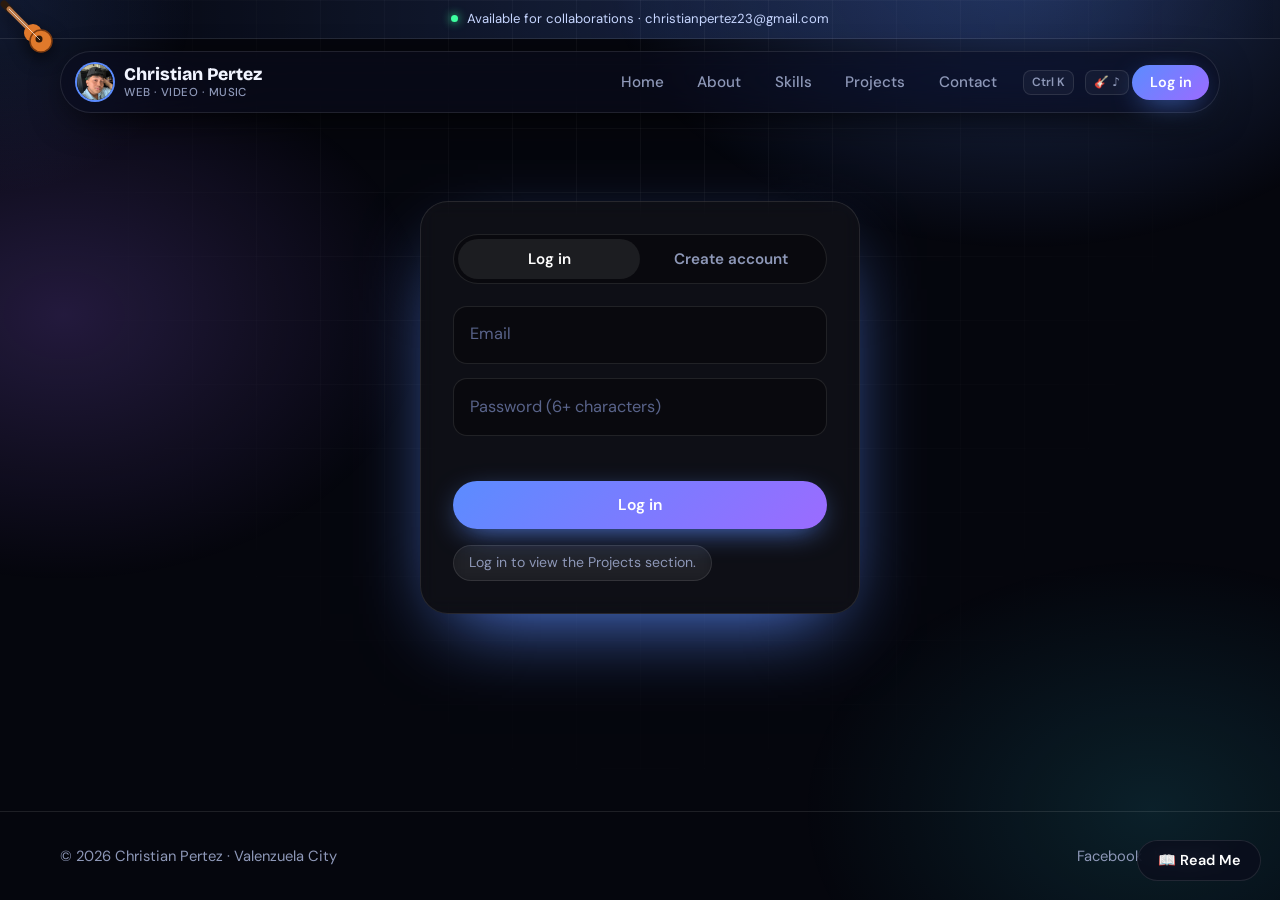
==== project3.html @ fdfbb733 "Add files via upload first upload" ====
<!DOCTYPE html>
<html lang="en">
<head>
<meta charset="UTF-8">
<meta name="viewport" content="width=device-width,initial-scale=1">
<title>Project 3 · Christian Pertez</title>
<link href="https://fonts.googleapis.com/css2?family=Bricolage+Grotesque:wght@600;800&family=DM+Sans:wght@400;500;700&display=swap" rel="stylesheet">
<link rel="stylesheet" href="css/style.css">
</head>
<body data-protected>
<div id="site-nav"></div>
<main class="wrap">
<section class="showcase">
<div class="media"><video controls poster="image/boss.png"><source src="video/coco.mp4" type="video/mp4"></video></div>
<div class="info"><p>A video presentation that demonstrates storytelling and visual communication.</p><h1>Film Projects</h1><p>It focuses on layout design, responsiveness and proper media placement within a page.</p></div>
</section>
<div class="pnav"><a class="btn ghost" href="project2.html">← Previous</a><a class="btn" href="project4.html">Next</a></div>
</main>
<div id="site-foot"></div>
<script src="js/app.js"></script>
</body>
</html>
---- css/style.css ----
/* Christian Pertez — modern single stylesheet. Colors: :root */
:root{--bg:#05060d;--bg2:#0a0d1c;--panel:rgba(255,255,255,.04);--panel2:rgba(255,255,255,.08);--line:rgba(255,255,255,.1);
--blue:#5b8cff;--violet:#9b6bff;--cyan:#36e0ff;--ice:#c7d6ff;--text:#f1f4ff;--mute:#8e98b8;--r:20px;
--grad:linear-gradient(120deg,var(--cyan),var(--blue) 45%,var(--violet));
--head:'Bricolage Grotesque',system-ui,sans-serif;--body:'DM Sans',system-ui,sans-serif}
*{box-sizing:border-box;margin:0}
html{scroll-behavior:smooth}
body{font:400 1.02rem/1.65 var(--body);color:var(--text);min-height:100vh;display:flex;flex-direction:column;background:var(--bg);overflow-x:hidden}
body:not(.ok){visibility:hidden}
body::before{content:"";position:fixed;inset:0;z-index:-2;background:
radial-gradient(600px 420px at 80% -5%,rgba(91,140,255,.32),transparent 70%),
radial-gradient(520px 380px at 5% 35%,rgba(155,107,255,.2),transparent 70%),
radial-gradient(500px 360px at 90% 90%,rgba(54,224,255,.12),transparent 70%)}
body::after{content:"";position:fixed;inset:0;z-index:-1;opacity:.5;pointer-events:none;
background-image:linear-gradient(var(--line) 1px,transparent 1px),linear-gradient(90deg,var(--line) 1px,transparent 1px);background-size:64px 64px;
-webkit-mask-image:radial-gradient(ellipse at 50% 0,#000 0,transparent 70%);mask-image:radial-gradient(ellipse at 50% 0,#000 0,transparent 70%)}
#glow{position:fixed;width:420px;height:420px;border-radius:50%;pointer-events:none;z-index:-1;left:0;top:0;
background:radial-gradient(circle,rgba(91,140,255,.16),transparent 65%);transform:translate(-50%,-50%);transition:opacity .3s}
#prog{position:fixed;top:0;left:0;height:3px;width:0;background:var(--grad);z-index:200}
main{flex:1;padding-block:2.5rem 4rem}
.wrap{width:min(1160px,100% - 2.4rem);margin-inline:auto}
img,video{max-width:100%;display:block}
a{color:inherit;text-decoration:none}
:focus-visible{outline:2px solid var(--cyan);outline-offset:3px;border-radius:8px}
h1,h2,h3{font-family:var(--head);line-height:1.05;letter-spacing:-.03em}
h1{font-size:clamp(3rem,9vw,6rem);font-weight:800;background:linear-gradient(180deg,#fff,#9fb2ff);-webkit-background-clip:text;background-clip:text;color:transparent}
h2.t{font-size:clamp(2rem,4.5vw,3rem);font-weight:800;margin-bottom:.5rem}
h3{font-size:1.25rem;font-weight:600;margin-bottom:.4rem}
.sub{color:var(--mute);margin-bottom:2rem;max-width:60ch}
p{max-width:68ch}
.gt{background:var(--grad);-webkit-background-clip:text;background-clip:text;color:transparent}

/* floating glass nav */
.nav{position:sticky;top:.8rem;z-index:50;margin-top:.8rem}
.nav-bar {
    display: flex;
    align-items: center;
    justify-content: space-between;
    gap: 1rem;
    min-height: 62px;
    padding: .4rem .6rem .4rem 1rem;
    background: rgba(10,13,28,.6);
    backdrop-filter: blur(18px) saturate(160%);
    border: 1px solid var(--line);
    border-radius: 999px;
    box-shadow: 0 10px 40px -12px #000;
}
.brand{display:flex;align-items:center;gap:.7rem;font:800 1.1rem var(--head)}
.brand img{width:36px;height:36px;border-radius:50%;object-fit:cover;box-shadow:0 0 0 2px var(--blue)}
#menu{display:flex;align-items:center;gap:.2rem}
#menu>a:not(.btn){padding:.5rem .95rem;border-radius:999px;color:var(--mute);font-weight:500;font-size:.95rem;transition:.2s}
#menu>a:not(.btn):hover{color:var(--text);background:var(--panel2)}
#menu>a.on{color:#fff;background:var(--panel2)}
.kbd{font:600 .75rem var(--body);color:var(--mute);border:1px solid var(--line);border-radius:8px;padding:.2rem .5rem;background:var(--panel);cursor:pointer;margin-left:.5rem}
.who{color:var(--ice);font-size:.9rem;margin:0 .4rem 0 .8rem}
#menu .btn{padding:.55rem 1.1rem;font-size:.9rem}
.burger{display:none;background:none;border:1px solid var(--line);color:var(--text);font-size:1.2rem;border-radius:999px;padding:.3rem .7rem;cursor:pointer}

/* buttons & forms */
.btn,form button{display:inline-block;cursor:pointer;border:0;font:600 .98rem var(--body);color:#fff;background:linear-gradient(135deg,var(--blue),var(--violet));
padding:.85rem 1.6rem;border-radius:999px;transition:transform .2s,box-shadow .2s;box-shadow:0 8px 30px -10px var(--blue)}
.btn:hover,form button:hover{transform:translateY(-2px) scale(1.02);box-shadow:0 14px 36px -10px var(--violet)}
.btn.ghost{background:var(--panel);border:1px solid var(--line);box-shadow:none;backdrop-filter:blur(8px)}
.btn.ghost:hover{border-color:var(--blue);background:var(--panel2)}
.row{display:flex;flex-wrap:wrap;gap:.8rem;align-items:center}
input,textarea{width:100%;font:inherit;color:var(--text);background:rgba(0,0,0,.35);border:1px solid var(--line);border-radius:14px;padding:.9rem 1rem;margin-bottom:.9rem;transition:.2s}
input:focus,textarea:focus{outline:0;border-color:var(--blue);box-shadow:0 0 0 4px rgba(91,140,255,.18)}
input::placeholder,textarea::placeholder{color:#59638a}
input[hidden]{display:none}
.err{color:#ff8a9a;min-height:1.4rem;margin-bottom:.5rem;font-size:.92rem}
.chip{display:inline-flex;align-items:center;gap:.5rem;color:var(--ice);background:var(--panel);border:1px solid var(--line);padding:.35rem .95rem;border-radius:999px;font-size:.88rem;margin-bottom:1.1rem;backdrop-filter:blur(8px)}
.chip i{width:8px;height:8px;border-radius:50%;background:#3dffa0;box-shadow:0 0 10px #3dffa0;animation:pl 2s infinite}
@keyframes pl{50%{opacity:.35}}

/* hero */
.hero{display:grid;grid-template-columns:1.15fr .85fr;gap:3.5rem;align-items:center;padding-block:2.5rem}
.role{font:600 clamp(1.2rem,3vw,1.7rem) var(--head);color:var(--cyan);min-height:2.2rem;margin:.8rem 0 1rem}
.role::after{content:"";display:inline-block;width:2px;height:1.1em;background:var(--cyan);margin-left:4px;vertical-align:-.15em;animation:bl 1s steps(2) infinite}
@keyframes bl{50%{opacity:0}}
.lead{color:var(--mute);font-size:1.12rem;margin-bottom:1.8rem}
.photo{position:relative;border-radius:28px;overflow:hidden;border:1px solid var(--line);aspect-ratio:4/5;box-shadow:0 30px 80px -30px var(--blue),0 0 0 8px var(--panel)}
.photo img{width:100%;height:100%;object-fit:cover;transition:transform .8s}
.photo:hover img{transform:scale(1.05)}
.float{position:absolute;left:1rem;bottom:1rem;padding:.6rem 1rem;border-radius:14px;background:rgba(10,13,28,.7);backdrop-filter:blur(14px);border:1px solid var(--line);font-size:.85rem}

/* marquee + stats */
.marq{overflow:hidden;border-block:1px solid var(--line);padding:1rem 0;margin-top:2rem;-webkit-mask-image:linear-gradient(90deg,transparent,#000 12%,#000 88%,transparent);mask-image:linear-gradient(90deg,transparent,#000 12%,#000 88%,transparent)}
.marq div{display:flex;gap:3rem;width:max-content;animation:mq 28s linear infinite;font:700 1.3rem var(--head);color:var(--mute);white-space:nowrap}
@keyframes mq{to{transform:translateX(-50%)}}
.stats{display:grid;grid-template-columns:repeat(auto-fit,minmax(150px,1fr));gap:1rem;margin-top:2rem}
.stats b{display:block;font:800 2.6rem var(--head);background:var(--grad);-webkit-background-clip:text;background-clip:text;color:transparent}
.stats span{color:var(--mute);font-size:.9rem}

/* sections, bento, cards */
.blk{margin-top:5.5rem}
.split{display:grid;grid-template-columns:1.2fr .8fr;gap:3rem;align-items:start}
.split p+p{margin-top:1rem}
.grid{display:grid;grid-template-columns:repeat(auto-fit,minmax(250px,1fr));gap:1.1rem}
.bento{display:grid;grid-template-columns:repeat(4,1fr);gap:1.1rem}
.bento .card:nth-child(1){grid-column:span 2;grid-row:span 2;min-height:300px}
.bento .card:nth-child(4){grid-column:span 2}
.card{position:relative;overflow:hidden;background:var(--panel);border:1px solid var(--line);border-radius:var(--r);padding:1.7rem;transition:transform .3s,border-color .3s;display:block;backdrop-filter:blur(10px)}
.card::before{content:"";position:absolute;inset:0;opacity:0;transition:opacity .3s;pointer-events:none;background:radial-gradient(360px circle at var(--x,50%) var(--y,50%),rgba(91,140,255,.2),transparent 60%)}
.card:hover::before{opacity:1}
a.card:hover,.grid .card:hover{border-color:rgba(91,140,255,.6);transform:translateY(-5px)}
.card h3{position:relative}.card p{color:var(--mute);margin-bottom:1rem;position:relative}
.card .ar{position:absolute;right:1.4rem;top:1.4rem;color:var(--mute);transition:.3s}
a.card:hover .ar{color:#fff;transform:translate(3px,-3px)}
.band{display:flex;flex-wrap:wrap;align-items:center;justify-content:space-between;gap:1.5rem;padding:2.6rem;border-radius:28px;border:1px solid var(--line);
background:radial-gradient(500px 200px at 0 0,rgba(91,140,255,.35),transparent),radial-gradient(500px 200px at 100% 100%,rgba(155,107,255,.3),transparent),var(--bg2)}
.band h2{font-size:1.9rem;margin-bottom:.2rem}.band p{color:var(--ice);margin:0}
.band .btn{background:#fff;color:#0a0d1c;box-shadow:none}

/* skills */
.bars{display:grid;gap:1.3rem;max-width:760px}
.sk{display:flex;justify-content:space-between;margin-bottom:.45rem;font-weight:500}
.bar{height:10px;background:var(--panel);border-radius:99px;overflow:hidden;border:1px solid var(--line)}
.bar i{display:block;height:100%;width:0;background:var(--grad);border-radius:99px;transition:width 1.2s cubic-bezier(.2,.7,.2,1)}

/* auth */
.auth{max-width:440px;margin:3rem auto;padding:2rem;border-radius:28px;box-shadow:0 30px 80px -30px var(--blue)}
.tabs{display:grid;grid-template-columns:1fr 1fr;background:rgba(0,0,0,.35);border-radius:999px;padding:4px;margin-bottom:1.4rem;border:1px solid var(--line)}
.tabs button{background:none;border:0;color:var(--mute);font:600 .95rem var(--body);padding:.6rem;border-radius:999px;cursor:pointer}
.tabs button.on{background:var(--panel2);color:#fff}
.auth form button{width:100%}

/* project pages */
.showcase{display:grid;gap:2rem}
.media{border-radius:var(--r);overflow:hidden;border:1px solid var(--line);background:var(--bg2)}
.media img{transition:transform .6s}.media:hover img{transform:scale(1.03)}
.videos{display:grid;grid-template-columns:repeat(auto-fit,minmax(320px,1fr));gap:1.2rem}
.gallery{display:grid;grid-template-columns:repeat(auto-fill,minmax(240px,1fr));gap:1rem}
.gallery img{width:100%;aspect-ratio:1;object-fit:cover;border-radius:16px;border:1px solid var(--line);cursor:zoom-in;transition:.3s}
.gallery img:hover{border-color:var(--blue);transform:scale(1.03) rotate(-.5deg)}
.info{display:grid;grid-template-columns:1fr auto 1fr;gap:2rem;align-items:center;padding:1.8rem;border:1px solid var(--line);border-radius:var(--r);background:var(--panel);backdrop-filter:blur(10px)}
.info h1{font-size:clamp(1.8rem,4vw,2.6rem);text-align:center}
.info p:last-child{text-align:right;margin-left:auto}
.pnav{display:flex;justify-content:space-between;margin-top:2rem}

/* modal, palette, toast, readme */
.modal{position:fixed;inset:0;z-index:100;display:none;place-items:center;background:rgba(3,4,10,.8);backdrop-filter:blur(10px);padding:1.5rem;overflow:auto}
.modal.open{display:grid;animation:fi .25s}
@keyframes fi{from{opacity:0}}
.modal>img,.modal>video{max-height:88vh;max-width:min(1000px,100%);border-radius:var(--r)}
.modal .x{position:fixed;top:1rem;right:1.4rem;font-size:2.2rem;background:none;border:0;color:#fff;cursor:pointer;z-index:2}
.guide{width:min(720px,100%);background:#0a0d1c;border:1px solid var(--line);border-radius:24px;padding:1.8rem;max-height:86vh;overflow:auto}
.gt-tabs{display:flex;gap:.4rem;margin:1rem 0;flex-wrap:wrap}
.gt-tabs button{background:var(--panel);border:1px solid var(--line);color:var(--mute);border-radius:999px;padding:.45rem 1rem;font:600 .9rem var(--body);cursor:pointer}
.gt-tabs button.on{background:var(--grad);color:#fff;border-color:transparent}
.guide ol{padding-left:0;list-style:none;counter-reset:s}
.guide li{counter-increment:s;position:relative;padding:.2rem 0 .9rem 2.6rem;color:var(--ice)}
.guide li::before{content:counter(s);position:absolute;left:0;top:.1rem;width:1.8rem;height:1.8rem;border-radius:50%;background:var(--panel2);display:grid;place-items:center;font:700 .85rem var(--head)}
.guide code{background:rgba(255,255,255,.08);padding:.1rem .45rem;border-radius:6px;font-size:.88em;color:var(--cyan)}
.guide .note{border-left:3px solid var(--violet);padding:.5rem 1rem;background:var(--panel);border-radius:0 12px 12px 0;color:var(--mute);font-size:.92rem;margin-top:.5rem}
.pal{width:min(560px,100%);background:#0a0d1c;border:1px solid var(--line);border-radius:20px;overflow:hidden;align-self:start;margin-top:12vh}
.pal input{border:0;border-bottom:1px solid var(--line);border-radius:0;margin:0;padding:1.1rem 1.3rem;background:none}
.pal a{display:flex;justify-content:space-between;padding:.8rem 1.3rem;color:var(--mute);cursor:pointer}
.pal a.on,.pal a:hover{background:var(--panel2);color:#fff}
#rm{position:fixed;right:1.2rem;bottom:1.2rem;z-index:60;padding:.65rem 1.2rem;font-size:.9rem;background:rgba(10,13,28,.8)}
#toast{position:fixed;left:50%;bottom:1.6rem;transform:translate(-50%,120px);z-index:300;background:#fff;color:#0a0d1c;padding:.7rem 1.3rem;border-radius:999px;font-weight:600;transition:transform .4s cubic-bezier(.2,.8,.2,1)}
#toast.show{transform:translate(-50%,0)}
.rv{opacity:0;transform:translateY(28px);transition:opacity .8s,transform .8s cubic-bezier(.2,.7,.2,1)}
.rv.in{opacity:1;transform:none}

footer{border-top:1px solid var(--line);padding-block:2rem;color:var(--mute);font-size:.92rem}
footer .wrap{display:flex;flex-wrap:wrap;justify-content:space-between;gap:1rem}
footer a:hover{color:var(--cyan)}

@media(max-width:860px){
.burger{display:block}.kbd{display:none}
#menu{display:none;position:absolute;top:70px;left:0;right:0;flex-direction:column;align-items:stretch;background:rgba(10,13,28,.96);border:1px solid var(--line);border-radius:24px;padding:1rem}
#menu.open{display:flex}#menu>a:not(.btn){border-radius:12px}
.who{margin:.6rem 0}#menu .btn{margin-top:.4rem;text-align:center}
.hero,.split{grid-template-columns:1fr;gap:2.2rem}.photo{max-width:340px}
.bento{grid-template-columns:1fr 1fr}.bento .card:nth-child(n){grid-column:auto;grid-row:auto;min-height:0}
.info{grid-template-columns:1fr;text-align:center}.info p:last-child{text-align:center;margin:0}}
@media(max-width:520px){.bento{grid-template-columns:1fr}}
@media(prefers-reduced-motion:reduce){*{transition:none!important;animation:none!important}.rv{opacity:1;transform:none}}

/* ===== v3: header, page sections, guitar cursor ===== */
.strip{display:flex;justify-content:center;align-items:center;gap:.6rem;padding:.5rem 1rem;font-size:.82rem;color:var(--ice);background:linear-gradient(90deg,transparent,rgba(91,140,255,.18),transparent);border-bottom:1px solid var(--line)}
.strip i{width:7px;height:7px;border-radius:50%;background:#3dffa0;box-shadow:0 0 10px #3dffa0;animation:pl 2s infinite}
.brand span{display:flex;flex-direction:column;line-height:1.15}
.brand small{font:500 .72rem var(--body);color:var(--mute);letter-spacing:.04em}
#menu>a:not(.btn){position:relative}
#menu>a.on::after{content:"";position:absolute;left:30%;right:30%;bottom:3px;height:2px;border-radius:2px;background:var(--grad)}
button.kbd{font-family:var(--body)}button.kbd:hover{color:#fff;border-color:var(--blue)}
.who{display:flex;align-items:center;gap:.5rem;margin:0 .3rem 0 .6rem}
.who b{width:30px;height:30px;border-radius:50%;display:grid;place-items:center;background:var(--grad);color:#fff;font:700 .85rem var(--head)}
.eyebrow{display:inline-block;font:700 .78rem var(--body);letter-spacing:.16em;text-transform:uppercase;color:var(--cyan);margin-bottom:.8rem}
.ic{display:grid;place-items:center;width:46px;height:46px;border-radius:14px;background:var(--panel2);border:1px solid var(--line);font-size:1.4rem;margin-bottom:1rem;position:relative}
.tl{position:relative;display:grid;gap:1.2rem;margin-top:1.5rem;padding-left:2rem;max-width:760px}
.tl::before{content:"";position:absolute;left:7px;top:6px;bottom:6px;width:2px;background:linear-gradient(var(--cyan),var(--violet),transparent)}
.tl li{list-style:none;position:relative;padding:1.2rem 1.4rem;background:var(--panel);border:1px solid var(--line);border-radius:var(--r)}
.tl li::before{content:"";position:absolute;left:-2rem;top:1.5rem;width:16px;height:16px;border-radius:50%;background:var(--bg);border:3px solid var(--blue);box-shadow:0 0 14px var(--blue)}
.tl small{color:var(--cyan);font-weight:700;letter-spacing:.08em;text-transform:uppercase;font-size:.75rem}
.tl p{color:var(--mute);margin-top:.2rem}
.tags{display:flex;flex-wrap:wrap;gap:.5rem;margin-top:.8rem}
.tags span{padding:.3rem .8rem;border-radius:999px;border:1px solid var(--line);background:var(--panel);font-size:.85rem;color:var(--ice)}
.tags span.hot{border-color:var(--blue);background:rgba(91,140,255,.15)}
.steps{display:grid;grid-template-columns:repeat(auto-fit,minmax(210px,1fr));gap:1.1rem;counter-reset:st}
.steps>div{counter-increment:st;padding:1.6rem;border-radius:var(--r);border:1px solid var(--line);background:var(--panel)}
.steps>div::before{content:"0" counter(st);display:block;font:800 2.4rem var(--head);background:var(--grad);-webkit-background-clip:text;background-clip:text;color:transparent;margin-bottom:.4rem}
.steps p{color:var(--mute)}
select{width:100%;font:inherit;color:var(--text);background:rgba(0,0,0,.35);border:1px solid var(--line);border-radius:14px;padding:.9rem 1rem;margin-bottom:.9rem}
select option{background:#0a0d1c}
.ccard{display:flex;align-items:center;gap:1rem;padding:1.1rem 1.3rem;margin-bottom:.9rem}
.ccard .ic{margin:0;flex:none}.ccard div{flex:1;min-width:0}.ccard small{color:var(--mute);display:block}.ccard b{word-break:break-all;font-weight:600}
.ccard button{background:var(--panel2);border:1px solid var(--line);color:var(--ice);border-radius:999px;padding:.35rem .9rem;cursor:pointer;font:600 .8rem var(--body);position:relative}
.ccard button:hover{border-color:var(--blue)}
details{background:var(--panel);border:1px solid var(--line);border-radius:16px;padding:1.1rem 1.4rem;margin-bottom:.8rem;max-width:820px}
summary{cursor:pointer;font-weight:600;list-style:none;display:flex;justify-content:space-between}
summary::after{content:"+";color:var(--cyan);font-size:1.3rem;line-height:1}
details[open] summary::after{content:"–"}
details p{color:var(--mute);margin-top:.7rem}
.ph{padding-block:1rem 2.5rem}
/* guitar cursor */
.gc,.gc *{cursor:none!important}.gc input,.gc textarea,.gc select{cursor:text!important}
#gtr{position:fixed;left:0;top:0;z-index:9999;pointer-events:none;width:56px;height:56px;transform-origin:0 0;transition:opacity .2s;filter:drop-shadow(0 6px 8px rgba(0,0,0,.6))}
#gtr svg{display:block;transform-origin:4px 4px;transition:transform .15s}
#gtr.hit svg{transform:scale(1.25) rotate(-12deg)}
.note-p{position:fixed;z-index:9998;pointer-events:none;font-size:1.3rem;color:var(--cyan);animation:np 1s ease-out forwards}
@keyframes np{to{transform:translate(var(--dx),-70px) rotate(var(--rt));opacity:0}}

/* core strengths cards */
.str{display:flex;flex-direction:column;min-height:220px}
.str .top{display:flex;justify-content:space-between;align-items:flex-start;margin-bottom:.4rem}
.str .top .ic{margin:0}
.lv{font:700 .72rem var(--body);letter-spacing:.1em;text-transform:uppercase;padding:.3rem .75rem;border-radius:999px;border:1px solid var(--line);color:var(--ice);background:var(--panel2);position:relative}
.lv.a{color:#fff;border-color:transparent;background:var(--grad)}
.str p{flex:1}
.pips{display:flex;gap:6px;position:relative}
.pips i{flex:1;height:6px;border-radius:99px;background:var(--panel2)}
.pips i.f{background:var(--grad);box-shadow:0 0 10px -2px var(--blue)}

/* =========================================
   RESPONSIVE DESIGN
   Desktop | Tablet | Mobile
========================================= */

/* Large tablets and smaller laptops */
@media (max-width: 1024px) {

    .wrap {
        width: min(100% - 3rem, 960px);
    }

    main {
        padding-block: 2rem 3rem;
    }

    .hero {
        grid-template-columns: 1.1fr .9fr;
        gap: 2rem;
    }

    .hero h1 {
        font-size: clamp(3rem, 7vw, 5rem);
    }

    .split {
        gap: 2rem;
    }

    .bento {
        grid-template-columns: repeat(2, 1fr);
    }

    .bento .card:nth-child(n) {
        grid-column: auto;
        grid-row: auto;
        min-height: 220px;
    }

    .bento .card:first-child {
        grid-column: span 2;
    }

    .videos {
        grid-template-columns: repeat(2, minmax(0, 1fr));
    }

    .gallery {
        grid-template-columns: repeat(3, minmax(0, 1fr));
    }

    .info {
        gap: 1.2rem;
    }

    #menu > a:not(.btn) {
        padding-inline: .7rem;
        font-size: .88rem;
    }

    .card {
        padding: 1.4rem;
    }
}


/* =========================================
   TABLET
========================================= */

@media (max-width: 860px) {

    .wrap {
        width: min(100% - 2.5rem, 720px);
    }

    main {
        padding-block: 1.5rem 3rem;
    }

    /* Navigation */

    .nav {
        top: .5rem;
        margin-top: .5rem;
    }

    .bar {
        min-height: 58px;
        padding: .4rem .8rem .4rem 1rem;
    }

    .burger {
        display: block;
    }

    .kbd {
        display: none;
    }

    #menu {
        display: none;
        position: absolute;
        top: calc(100% + 10px);
        left: 0;
        right: 0;
        flex-direction: column;
        align-items: stretch;
        gap: .3rem;
        padding: 1rem;
        background: rgba(10, 13, 28, .97);
        backdrop-filter: blur(20px);
        -webkit-backdrop-filter: blur(20px);
        border: 1px solid var(--line);
        border-radius: 20px;
        box-shadow: 0 20px 50px rgba(0, 0, 0, .4);
    }

    #menu.open {
        display: flex;
    }

    #menu > a:not(.btn) {
        padding: .85rem 1rem;
        border-radius: 12px;
        font-size: .95rem;
    }

    #menu > a.on::after {
        display: none;
    }

    #menu .btn {
        margin-top: .5rem;
        text-align: center;
    }

    .who {
        margin: .7rem 0;
        padding: .5rem;
    }

    /* Hero */

    .hero {
        grid-template-columns: 1fr;
        gap: 2.5rem;
        text-align: center;
        padding-block: 2rem;
    }

    .hero > div:first-child {
        display: flex;
        flex-direction: column;
        align-items: center;
    }

    .hero h1 {
        font-size: clamp(3rem, 10vw, 5rem);
    }

    .role {
        font-size: clamp(1.2rem, 4vw, 1.6rem);
    }

    .lead {
        max-width: 55ch;
        font-size: 1rem;
    }

    .hero .row {
        justify-content: center;
    }

    .photo {
        width: min(100%, 380px);
        margin-inline: auto;
        aspect-ratio: 4 / 4.5;
    }

    /* Sections */

    .split {
        grid-template-columns: 1fr;
        gap: 1.8rem;
    }

    .blk {
        margin-top: 4rem;
    }

    .sub {
        margin-bottom: 1.5rem;
    }

    /* Cards */

    .grid {
        grid-template-columns: repeat(2, minmax(0, 1fr));
    }

    .bento {
        grid-template-columns: repeat(2, minmax(0, 1fr));
    }

    .bento .card:first-child {
        grid-column: span 2;
    }

    .stats {
        grid-template-columns: repeat(2, 1fr);
    }

    /* Project layouts */

    .showcase {
        gap: 1.5rem;
    }

    .videos {
        grid-template-columns: repeat(2, minmax(0, 1fr));
    }

    .gallery {
        grid-template-columns: repeat(2, minmax(0, 1fr));
    }

    .info {
        grid-template-columns: 1fr;
        text-align: center;
        gap: .8rem;
    }

    .info h1 {
        font-size: 2rem;
    }

    .info p:last-child {
        text-align: center;
        margin-inline: auto;
    }

    /* Timeline */

    .tl {
        padding-left: 1.7rem;
    }

    /* CTA */

    .band {
        padding: 2rem;
        text-align: center;
        justify-content: center;
    }

    /* Authentication */

    .auth {
        margin: 2rem auto;
    }
}


/* =========================================
   MOBILE
========================================= */

@media (max-width: 600px) {

    html {
        scroll-behavior: auto;
    }

    body {
        font-size: .95rem;
        line-height: 1.6;
    }

    .wrap {
        width: calc(100% - 2rem);
    }

    main {
        padding-block: 1rem 2.5rem;
    }

    /* Header */

    .strip {
        font-size: .72rem;
        padding: .45rem .7rem;
        text-align: center;
    }

    .nav {
        top: .4rem;
    }

    .bar {
        min-height: 54px;
        padding: .35rem .65rem .35rem .8rem;
    }

    .brand {
        gap: .55rem;
        font-size: 1rem;
    }

    .brand img {
        width: 32px;
        height: 32px;
    }

    .brand small {
        font-size: .65rem;
    }

    .burger {
        font-size: 1.1rem;
        padding: .25rem .6rem;
    }

    #menu {
        top: calc(100% + 8px);
        padding: .8rem;
    }

    /* Typography */

    h1 {
        font-size: clamp(2.7rem, 13vw, 4rem);
        line-height: .98;
    }

    h2.t {
        font-size: clamp(1.8rem, 9vw, 2.4rem);
    }

    h3 {
        font-size: 1.15rem;
    }

    p {
        font-size: .94rem;
    }

    .eyebrow {
        font-size: .7rem;
        letter-spacing: .12em;
    }

    .sub {
        font-size: .92rem;
    }

    /* Hero */

    .hero {
        padding-block: 1.5rem;
        gap: 2rem;
    }

    .lead {
        font-size: .98rem;
        margin-bottom: 1.4rem;
    }

    .role {
        min-height: 2rem;
        margin-block: .7rem;
    }

    .photo {
        width: min(100%, 320px);
        aspect-ratio: 4 / 4.5;
        border-radius: 22px;
    }

    .float {
        font-size: .75rem;
        padding: .5rem .8rem;
    }

    /* Buttons */

    .row {
        gap: .65rem;
    }

    .btn {
        padding: .75rem 1.2rem;
        font-size: .9rem;
    }

    .hero .row .btn {
        flex: 1 1 auto;
        text-align: center;
    }

    /* Sections */

    .blk {
        margin-top: 3.5rem;
    }

    .split {
        gap: 1.5rem;
    }

    /* Grids and cards */

    .grid,
    .bento {
        grid-template-columns: 1fr;
        gap: .85rem;
    }

    .bento .card:first-child {
        grid-column: auto;
    }

    .card {
        padding: 1.3rem;
        border-radius: 17px;
    }

    .card:hover,
    a.card:hover,
    .grid .card:hover {
        transform: none;
    }

    .card h3 {
        font-size: 1.1rem;
    }

    .stats {
        grid-template-columns: repeat(2, minmax(0, 1fr));
        gap: 1rem;
    }

    .stats b {
        font-size: 2rem;
    }

    .stats span {
        font-size: .8rem;
    }

    /* Marquee */

    .marq {
        padding-block: .8rem;
    }

    .marq div {
        gap: 2rem;
        font-size: 1.1rem;
    }

    /* CTA */

    .band {
        padding: 1.5rem 1.2rem;
        border-radius: 20px;
        gap: 1.2rem;
    }

    .band h2 {
        font-size: 1.5rem;
    }

    .band .btn {
        width: 100%;
        text-align: center;
    }

    /* Skills */

    .bars {
        gap: 1rem;
    }

    .sk {
        font-size: .88rem;
    }

    /* Projects */

    .videos {
        grid-template-columns: 1fr;
        gap: 1rem;
    }

    .gallery {
        grid-template-columns: repeat(2, minmax(0, 1fr));
        gap: .65rem;
    }

    .gallery img {
        border-radius: 12px;
        aspect-ratio: 1;
    }

    .info {
        padding: 1.2rem;
        gap: .7rem;
    }

    .info h1 {
        font-size: 1.8rem;
    }

    .pnav {
        gap: .7rem;
        align-items: center;
    }

    .pnav .btn {
        padding: .65rem .9rem;
        font-size: .82rem;
    }

    /* Timeline */

    .tl {
        gap: .9rem;
        padding-left: 1.5rem;
    }

    .tl li {
        padding: 1rem;
        border-radius: 15px;
    }

    .tl li::before {
        left: -1.65rem;
        width: 13px;
        height: 13px;
    }

    /* Steps */

    .steps {
        grid-template-columns: 1fr;
        gap: .8rem;
    }

    .steps > div {
        padding: 1.2rem;
    }

    .steps > div::before {
        font-size: 2rem;
    }

    /* Contact cards */

    .ccard {
        gap: .7rem;
        padding: .9rem;
    }

    .ccard .ic {
        width: 38px;
        height: 38px;
        font-size: 1.1rem;
    }

    .ccard b {
        font-size: .78rem;
        overflow-wrap: anywhere;
    }

    .ccard button {
        padding: .35rem .65rem;
        font-size: .72rem;
        flex-shrink: 0;
    }

    /* Forms */

    .auth {
        width: 100%;
        margin: 1.5rem auto;
        padding: 1.3rem;
        border-radius: 20px;
    }

    input,
    textarea,
    select {
        font-size: 16px;
        padding: .85rem;
    }

    /* Guide and modal */

    .modal {
        padding: .7rem;
    }

    .modal > img,
    .modal > video {
        max-height: 80vh;
        border-radius: 14px;
    }

    .modal .x {
        top: .5rem;
        right: .8rem;
        font-size: 2rem;
    }

    .guide {
        padding: 1.2rem;
        border-radius: 18px;
        max-height: 88vh;
    }

    .guide li {
        padding-left: 2.2rem;
        font-size: .9rem;
    }

    .gt-tabs {
        gap: .35rem;
    }

    .gt-tabs button {
        padding: .4rem .7rem;
        font-size: .8rem;
    }

    .pal {
        width: 100%;
        margin-top: 8vh;
    }

    /* Floating elements */

    #rm {
        right: .7rem;
        bottom: .7rem;
        padding: .55rem .9rem;
        font-size: .78rem;
    }

    #toast {
        width: max-content;
        max-width: calc(100% - 2rem);
        text-align: center;
        font-size: .85rem;
    }

    /* Footer */

    footer {
        padding-block: 1.5rem;
        font-size: .82rem;
    }

    footer .wrap {
        flex-direction: column;
        text-align: center;
        align-items: center;
        gap: .7rem;
    }

    /* Disable custom cursor on touch devices */

    .gc,
    .gc * {
        cursor: auto !important;
    }

    #gtr,
    .note-p {
        display: none !important;
    }
}


/* =========================================
   SMALL PHONES
========================================= */

@media (max-width: 380px) {

    .wrap {
        width: calc(100% - 1.4rem);
    }

    h1 {
        font-size: 2.65rem;
    }

    h2.t {
        font-size: 1.8rem;
    }

    .brand {
        font-size: .9rem;
    }

    .brand small {
        font-size: .6rem;
    }

    .hero .row {
        flex-direction: column;
        width: 100%;
    }

    .hero .row .btn {
        width: 100%;
    }

    .gallery {
        grid-template-columns: 1fr;
    }

    .stats b {
        font-size: 1.8rem;
    }

    .ccard {
        flex-wrap: wrap;
    }

    .ccard div {
        min-width: 0;
    }

    .pnav .btn {
        font-size: .75rem;
        padding: .6rem .7rem;
    }
}


/* =========================================
   TOUCH DEVICES
========================================= */

@media (hover: none) and (pointer: coarse) {

    .photo:hover img,
    .media:hover img,
    .gallery img:hover {
        transform: none;
    }

    .card:hover::before {
        opacity: 0;
    }

    a.card:hover,
    .grid .card:hover {
        transform: none;
    }

    .gc,
    .gc * {
        cursor: auto !important;
    }

    #gtr,
    .note-p {
        display: none !important;
    }
}


/* =========================================
   ACCESSIBILITY
========================================= */

@media (prefers-reduced-motion: reduce) {

    *,
    *::before,
    *::after {
        scroll-behavior: auto !important;
        animation-duration: .01ms !important;
        animation-iteration-count: 1 !important;
        transition-duration: .01ms !important;
    }

    .rv {
        opacity: 1;
        transform: none;
    }
}


/* =================================
   MOBILE NAVIGATION FIX
================================= */

.burger {
    display: none;
    flex-shrink: 0;
    background: rgba(255,255,255,.05);
    border: 1px solid var(--line);
    color: var(--text);
    font-size: 1.3rem;
    width: 44px;
    height: 44px;
    border-radius: 50%;
    cursor: pointer;
    align-items: center;
    justify-content: center;
    position: relative;
    z-index: 60;
}

@media (max-width: 860px) {

    .bar {
        position: relative;
    }

    .burger {
        display: flex;
    }

    #menu {
        display: none;
        position: absolute;
        top: calc(100% + 12px);
        left: 0;
        right: 0;
        width: 100%;

        flex-direction: column;
        align-items: stretch;
        gap: 5px;

        padding: 14px;

        background: rgba(10,13,28,.98);
        border: 1px solid var(--line);
        border-radius: 20px;

        backdrop-filter: blur(20px);
        -webkit-backdrop-filter: blur(20px);

        box-shadow: 0 20px 50px rgba(0,0,0,.45);

        z-index: 100;
    }

    #menu.open {
        display: flex !important;
    }

    #menu > a:not(.btn) {
        display: block;
        width: 100%;
        padding: 13px 15px;
        border-radius: 12px;
    }

    #menu > a:not(.btn):hover,
    #menu > a.on {
        background: var(--panel2);
    }

    #menu .btn {
        width: 100%;
        text-align: center;
        margin-top: 5px;
    }

    .who {
        margin: 8px 0;
    }
}

@media (min-width: 861px) {
    .burger {
        display: none !important;
    }

    #menu {
        display: flex !important;
    }
}

@media (max-width: 860px) {
    .nav-bar {
        position: relative;
        overflow: visible;
    }

    #menu {
        display: none;
        position: absolute;
        top: calc(100% + 12px);
        left: 0;
        right: 0;
        width: 100%;
        flex-direction: column;
        align-items: stretch;
        gap: 8px;
        padding: 15px;
        background: rgba(10, 13, 28, .98);
        border: 1px solid var(--line);
        border-radius: 20px;
        z-index: 999;
    }

    #menu.open {
        display: flex !important;
    }
}
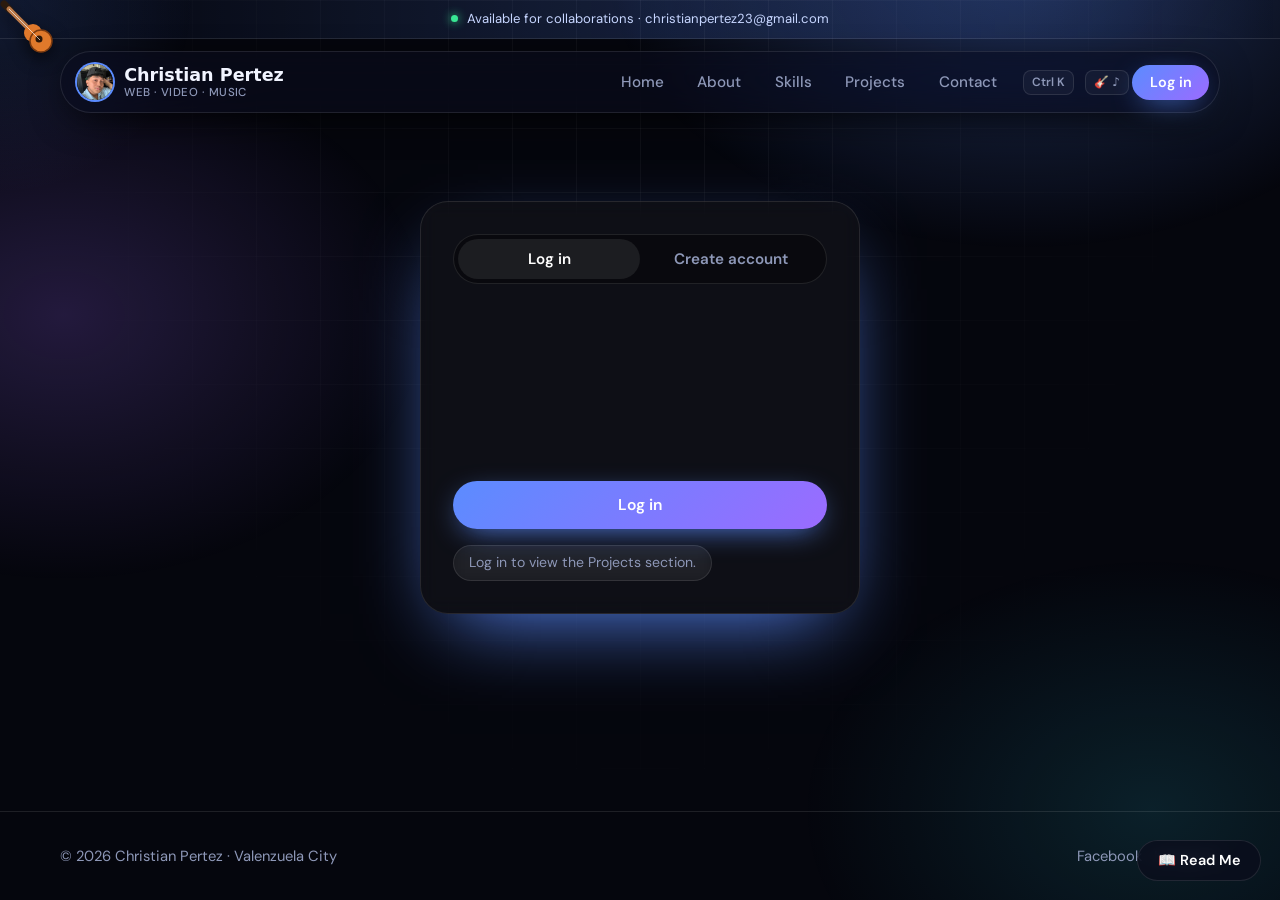
==== commit 17b42c21: "Update project3.html" ====
--- a/project3.html
+++ b/project3.html
@@ -11,7 +11,7 @@
 <div id="site-nav"></div>
 <main class="wrap">
 <section class="showcase">
-<div class="media"><video controls poster="image/boss.png"><source src="video/coco.mp4" type="video/mp4"></video></div>
+<div class="media"><iframe src="https://www.youtube.com/embed/VIDEO_ID_5" title="Film project" loading="lazy" referrerpolicy="strict-origin-when-cross-origin" allow="accelerometer; autoplay; clipboard-write; encrypted-media; gyroscope; picture-in-picture" allowfullscreen></iframe></div>
 <div class="info"><p>A video presentation that demonstrates storytelling and visual communication.</p><h1>Film Projects</h1><p>It focuses on layout design, responsiveness and proper media placement within a page.</p></div>
 </section>
 <div class="pnav"><a class="btn ghost" href="project2.html">← Previous</a><a class="btn" href="project4.html">Next</a></div>
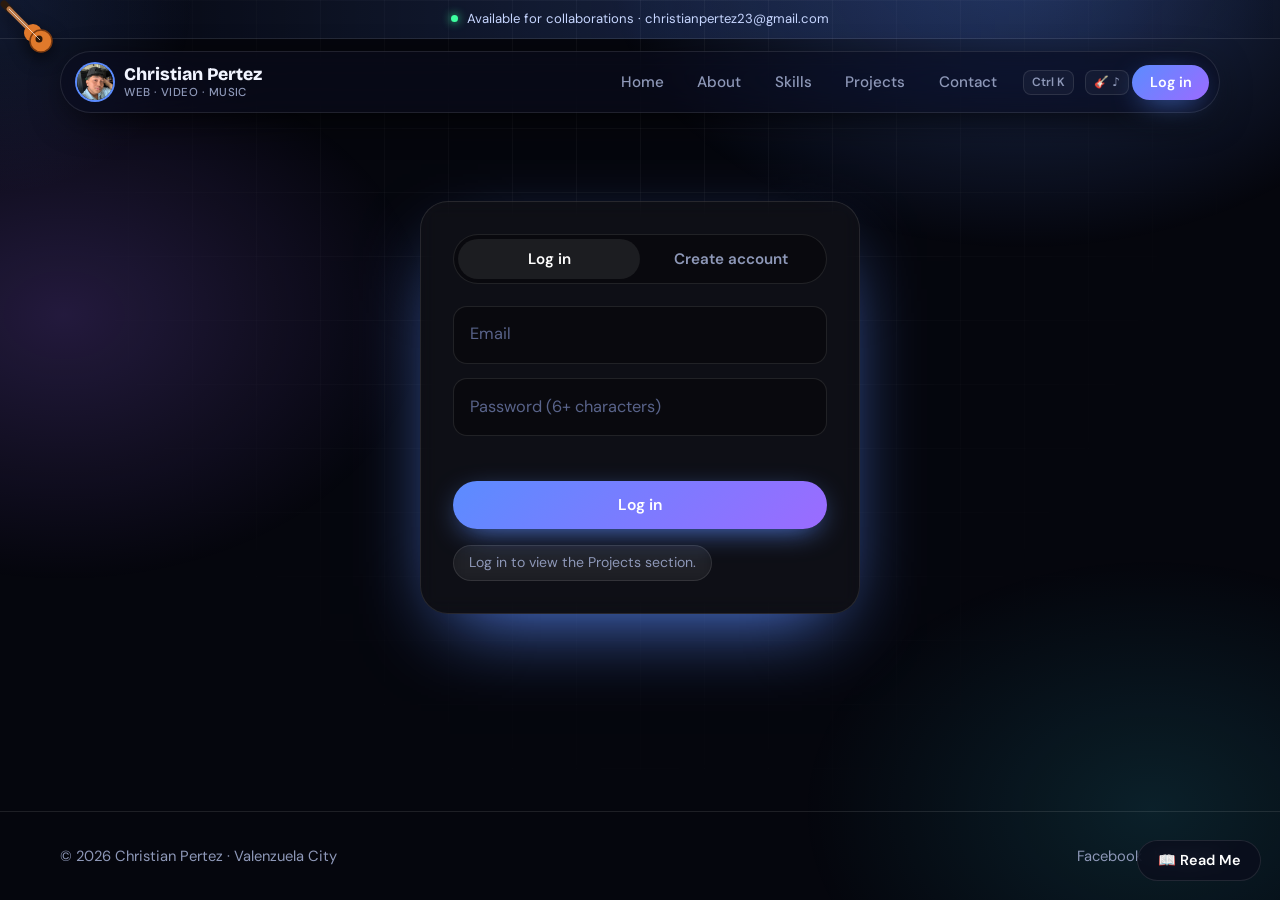
==== commit ab63818e: "Update project3.html" ====
--- a/project3.html
+++ b/project3.html
@@ -11,7 +11,7 @@
 <div id="site-nav"></div>
 <main class="wrap">
 <section class="showcase">
-<div class="media"><iframe src="https://www.youtube.com/embed/VIDEO_ID_5" title="Film project" loading="lazy" referrerpolicy="strict-origin-when-cross-origin" allow="accelerometer; autoplay; clipboard-write; encrypted-media; gyroscope; picture-in-picture" allowfullscreen></iframe></div>
+<div class="media"><iframe src="https://youtu.be/vnwE7h5rjWc" title="Film project" loading="lazy" referrerpolicy="strict-origin-when-cross-origin" allow="accelerometer; autoplay; clipboard-write; encrypted-media; gyroscope; picture-in-picture" allowfullscreen></iframe></div>
 <div class="info"><p>A video presentation that demonstrates storytelling and visual communication.</p><h1>Film Projects</h1><p>It focuses on layout design, responsiveness and proper media placement within a page.</p></div>
 </section>
 <div class="pnav"><a class="btn ghost" href="project2.html">← Previous</a><a class="btn" href="project4.html">Next</a></div>
--- a/css/style.css
+++ b/css/style.css
@@ -1147,7 +1147,8 @@
         z-index: 999;
     }
 
+    .media iframe{width:100%;aspect-ratio:16/9;border:0;border-radius:12px;display:block;background:#000}
     #menu.open {
         display: flex !important;
     }
-}+}
